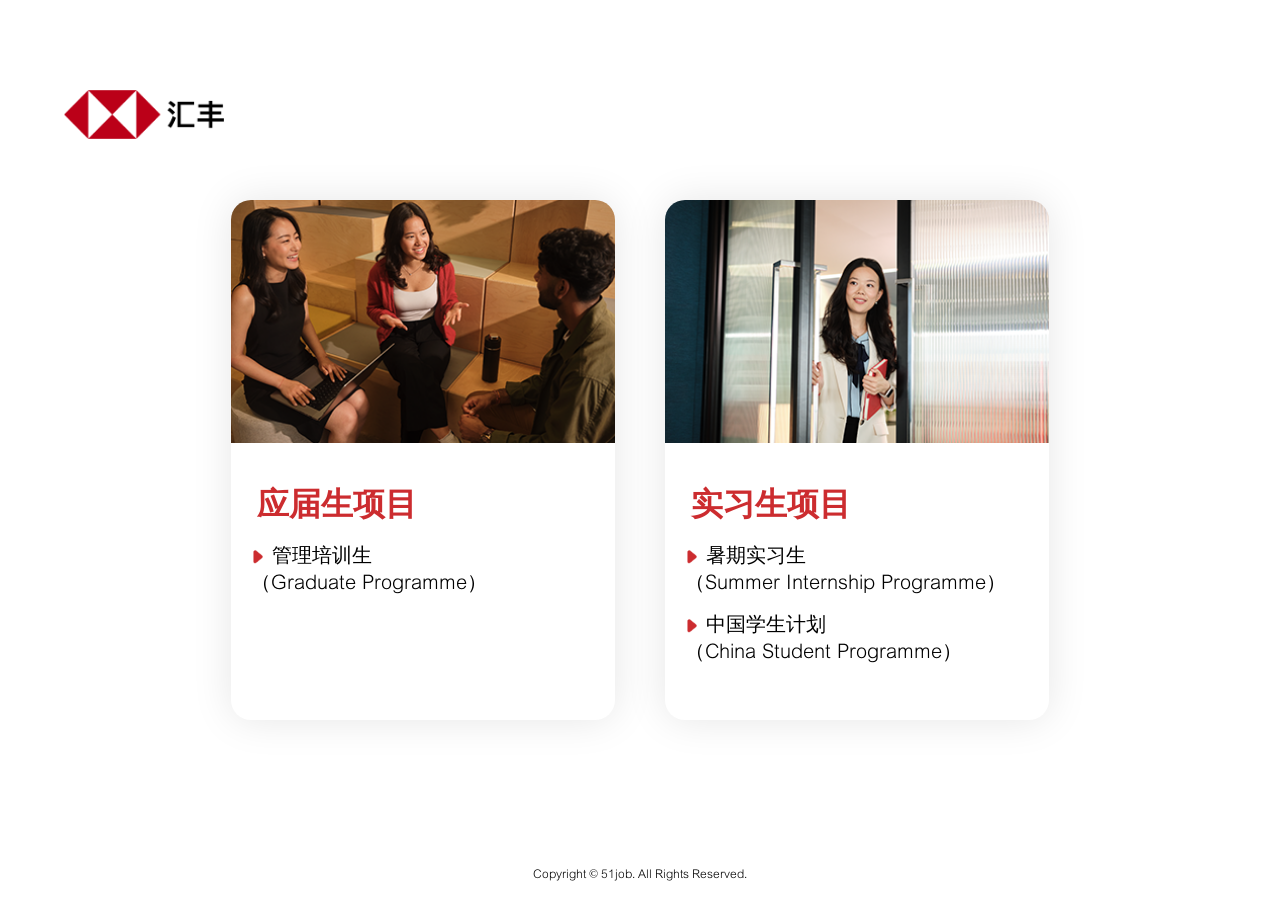
==== index.html @ f77f13ed "初始化" ====
<!DOCTYPE html>
<html lang="en">
  <head>
    <!-- JSl70ee6Jeu8oxGMrnHo3wvqVj9bJJhqny8ovd8jeAdW8zS6lGyMfg4YvP5ZGYLPdS2XzC8arn1nfU9tlh5NT6Po3hvJfE0NNgPdnr4VinI= -->
    <!-- 是否使用数据接口：否 -->
    <meta charset="UTF-8" />
    <meta name="viewport" content="width=device-width, initial-scale=1.0" />
    <meta http-equiv="X-UA-Compatible" content="ie=edge" />
    <meta http-equiv="Content-Type" content="text/html; charset=utf-8" />
    <meta name="viewport" content="width=device-width,initial-scale=1" />
    <title>汇丰银行2026校园招聘</title>
    <meta
      content="汇丰银行2026校园招聘，前程无忧为您提供最新招聘职位，校园招聘信息，面试技巧等。帮助您顺利踏入汇丰银行2026校园的大门，开启一段崭新的职业生涯。"
      name="description"
    />
    <meta
      content="汇丰银行2026校园招聘,汇丰银行2026校园招聘信息,汇丰银行2026校园招聘"
      name="keywords"
    />
    <meta http-equiv="expires" content="0" />
    <meta http-equiv="pragma" content="no-cache" />
    <meta http-equiv="cache-control" content="no-cache" />
    <meta name="format-detection" content="telephone=no" />
    <meta
      name="viewport"
      content="width=device-width,initial-scale=1,minimum-scale=1,maximum-scale=1,user-scalable=no"
    />
    <meta name="viewport" content="width=1280" />
    <meta name="robots" content="all" />
    <meta http-equiv="cache-control" content="no-siteapp" />
    <meta name="render" content="webkit|ie-comp|ie-stand" />
    <link rel="stylesheet" href="./css/reset.min.css" />
    <!-- <link rel="stylesheet" href="./css/style.css"> -->
    <!-- <script src="https://campus.51job.com/51job-ideal-cdn/ienv/2022d1d1d5/ienv.min.js"></script>
  <script src="https://campus.51job.com/51job-ideal-cdn/jquery/2022d1d12d4/jquery.min.js"></script> -->
    <script type="text/javascript">
      if (/(iPhone|iPad|iPod|iOS|Android)/i.test(navigator.userAgent)) {
        window.location.href = "./m/index.html";
      } else {
      }
    </script>
    <!-- 51统计 -->
    <link rel="stylesheet" type="text/css" href="css/reset.min.css" />
    <script>
      var sId = "2bcb8d4c5956c9aa0345824df34c0d81";
      show = document.createElement("script");
      show.src = "//analysis.51job.com/show.js?" + sId;
      var headElement = document.getElementsByTagName("head")[0];
      headElement.appendChild(show);
    </script>

    <style type="text/css">
      body {
        font-family: "light";
      }
      /*版权*/
      .copyright {
        position: absolute;
        bottom: 0;
        width: 100%;
        text-align: center;
        height: 50px;
        line-height: 50px;
        color: #000;
        font-size: 12px;
        z-index: 20;
      }

      #demo1 {
        height: 100vh;
        width: 100%;
        position: relative;
        /* background: url(images/zsj.png) no-repeat top left/100% 100%; */
        background: #ffffff;
      }
      .s1-content {
        height: calc(100% - 160px); /* 设置容器高度为 100% */
        display: flex;
        flex-direction: column;
        justify-content: center; /* 水平居中 */
        align-items: center; /* 垂直居中 */
      }
      .navbox {
        display: flex;
        justify-content: center; /* 水平居中 */
        align-items: center; /* 垂直居中 */
        cursor: pointer;
      }
      .navbox .l,
      .navbox .r,
      .navbox .c {
        width: 384px;
        height: 520px;
        background-color: #ffffff;
        box-shadow: 0px 0px 40px 0px rgba(0, 0, 0, 0.1);
        border-radius: 20px;
        margin-top: 180px;
      }
      .navbox .l img,
      .navbox .r img,
      .navbox .c img {
        width: 100%;
        border-radius: 20px 20px 0px 0px;
      }
      .navbox .l {
        margin-right: 50px;
      }
      .navbox p {
        padding-left: 20px;
        padding-bottom: 15px;
        box-sizing: border-box;
        font-size: 20px;
      }
      .navbox h2 {
        font-size: 32px;
        color: #cc2c2f;
        padding: 36px 0px 15px 26px;
        box-sizing: border-box;
      }
      @media (max-width: 1200px) {
        .navbox .l,
        .navbox .r,
        .navbox .c {
          flex: 1;
          width: auto;
          height: 520px;
          background-color: #ffffff;
          box-shadow: 0px 0px 40px 0px rgba(0, 0, 0, 0.1);
          border-radius: 20px;
          margin-top: 180px;
        }
      }
      .logo {
        position: absolute;
        top: 10%;
        left: 5%;
        box-sizing: border-box;
        width: 160px;
        height: 49px;
      }
      .sjx {
        width: 15px !important;
        height: 15px !important;
        vertical-align: middle;
        /* margin-right: 15px; */
      }
      .navbox a {
        color: #000;
      }

      @font-face {
        font-family: light;
        src: url("../font/light.woff") format("truetype");
      }
    </style>
  </head>

  <body>
    <!-- <div class="ent">
    <a href="about.html"><img src="images/ent.png"></a>
  </div> -->
    <div id="demo1">
      <div class="s1-content">
        <img class="logo" alt="logo" src="images/logo.png" />
        <div class="navbox">
          <div class="l">
            <img alt="logo" src="images/pic10.png" />
            <h2>应届生项目</h2>
            <a href="about1.html">
              <p>
                <img class="sjx" src="images/sjx.png" />
                管理培训生<br />（Graduate Programme）
              </p>
            </a>
            <!-- <a href="about2.html">
            <p>
              <img class="sjx" src="images/sjx.png" />
              未来领袖计划<br>（Supernova Programme）
             </p>
          </a> -->
          </div>
          <div class="c">
            <img alt="logo" src="images/pic9.png" />
            <h2>实习生项目</h2>
            <a href="sip.html">
              <p>
                <img class="sjx" src="images/sjx.png" />
                暑期实习生<br />
                （Summer Internship Programme）
              </p>
            </a>
            <a href="csp.html">
              <p>
                <img class="sjx" src="images/sjx.png" />
                <span>
                  中国学生计划<br />
                  （China Student Programme）
                </span>
              </p>
            </a>
          </div>
          <!-- <div class="r">
          <img alt="logo" src="images/pic3.jpg" />
          <h2>
            汇聚英才·成就未来
          </h2>
          <a target="_blank" href="https://campus.51job.com/competition">
           <p>
            <img class="sjx" src="images/sjx.png" />
            <span>
              汇丰中国未来商业领袖挑战赛
            </span>
           </p>
          </a>
        </div> -->
        </div>
      </div>
      <!-- <img class="slogan" alt="logo" src="images/slogan.png" /> -->
    </div>
    <div class="copyright">
      <p>
        Copyright © 51job. All Rights Reserved.
        <!-- <img src="images/hand.png" />未经51job.com同意，不得转载本网站之所有招聘信息及作品；无忧工作网版权所有&copy;1999-
      <script>
        document.write((new Date()).getFullYear())
      </script> -->
      </p>
    </div>
  </body>
</html>
---- css/style.css ----
/*页面总宽度*/
#wrap{
    width: 100%;
    min-width: 1280px;
    margin: 0 auto;
}

/*主体内容宽度*/
.inner{
    width: 1200px;
    margin: 0 auto;
}

/*头部区域*/
.header{
    position: relative;
}
.top{
    position: fixed;
    z-index: 9;
    top: 0;
    width: 100%;
    background-color: rgba(0, 0, 0, 0.2);
}
.top .inner{
    width: 85%;
    height:72px;
    display: flex;
    align-items: center;
    justify-content: space-between;

}
.top .logo{
    float: left;
    cursor: pointer;
}
.top .logo img{
    /* width: 50%; */
}
.top .nav1{
    display: flex;
    justify-content: space-between;
    /* flex-wrap: wrap; */
    /* float: right; */
}
.top .nav1 li{
    /* float: left; */
    position: relative;
    width: 200px;

}
.top .nav1 li a{
    display: block;
    /* padding: 0px 30px; */
    /* padding: 0 36px; */
    height: 40px;
    line-height: 40px;
    font-size: 16px;
    color: #e0e0e0;
    text-align: center;
    transition: all .3s;
}
.top .nav1 li:last-child a{
    padding: 0 !important;
}
.top .nav1 li a.on, .top .nav1 li a:hover{
    /* background: #888; */
    color: #fff;
}
.top .nav1 li>a:hover::after,
.top .nav1 li>a.on:after {
    content: "";
    position: absolute;
    left: 50%;
    transform: translateX(-50%);
    bottom: -2px;
    width:60px;
    height: 3px;
    background-color: #ffffff;
}

.top2 {
    display: none;
    background-color: #fff;
}
.top .nav4 li a{
    display: block;
    width: 200px;
    /* padding: 0px 50px; */
    /* padding: 0 36px; */
    height: 40px;
    line-height: 40px;
    font-size: 16px;
    color: darkgray;
    text-align: center;
    transition: all .3s;
}
.top .nav1 li:nth-child(1) a{
    color: #fff;
}
.top .nav4 li:nth-child(1) a{
    color: #cc2c2f;
}
.top .nav4 li>a.on,.top .nav4 li>a:hover{
    color:  rgb(204, 44, 47);
}
.top .nav4 li>a:hover::after,
.top .nav4 li>a.on:after {
    background-color: rgb(204, 44, 47);
}

.top .nav3box{
    position: relative;
}
.top .nav3{
    width: 100%;
    color: #cc2c2f !important;
    background-color: #fff !important;
    position: absolute;
    text-align: center;
    min-height: 100px;
    top: 40px;
    border-radius: 8px;
    display: flex;
    align-items: center;
    justify-content: space-between;
    flex-direction: column;
    padding: 5px;
    box-sizing: border-box;
    font-size: 14px;
    display: none;
}
.top .nav3 div a{
    color: #cc2c2f !important;
    font-size: 14px;
}
.top .nav3 div{
    cursor: pointer;
    flex: 1;
    display: flex;
    align-items: center;
    justify-content: center;
    width: 100%;
}
.top .nav3 div:hover{
    border-radius: 8px;

    background-color: #cc2c2f;
}
.top .nav3 div a:hover{
    color: #fff !important;
}
.top .nav1 .nav3box:hover .nav3{
    display: flex;
    flex-direction: column;
}
/*banner*/
.banner img{
    width: 100%;
    vertical-align: bottom;
}

/*main*/
.main{
    background-color: #f2f2f2;
    position: relative;
    padding: 50px 0px;
    /* margin-top: 40px; */
}

/*title*/
.title{

}
.title h1{
    height: 36px;
    line-height: 36px;
    font-size: 18px;
    color: #fff;
    text-align: center;
}

/*contain*/
.container{
    margin-top: 24px;
}
.dsn{
    display: none;
}
.pjz{
    text-align: center;
}

/*content*/
.content{
    width: 1200px;
    min-height: 200px;
    font-size: 18px;
    background:#fff;
    border-radius: 12px;
    padding: 50px 20px;
    box-sizing: border-box;
    margin-bottom: 0.5rem;

}

.block {
    height:300px;
    background: #f47937;
    margin-bottom: 20px;
}


/*版权*/
.copyright{
    margin:0px auto 0;
    width:100%;
    height:50px;
    line-height:50px;
    text-align:center;
    color:#fff;
    font-size:12px;
    background: #cc2c2f;
}
.copyright img{
    vertical-align: text-bottom;
}

/*回到顶部*/
#goToTop { 
    position: fixed; right: 110px; z-index: 9000; bottom: 50px; 
}
#goToTop a { 
    background: none repeat scroll 0 0 #ddd; 
    /* border: 1px solid #CCCCCC;  */
    border-radius: 3px; 
    -webkit-border-radius: 12px; 
    color: #FF9966; 
    font-size: 14px; 
    text-decoration: none; 
    text-shadow: 0 1px 0 #999; 
    -webkit-text-shadow: 0 1px 0 #999; }
#goToTop a{
    padding: 7px;
    display: inline-block;
    letter-spacing: 10px;
    text-align: center;
}
#goToTop a:hover{
    background: none repeat scroll 0 0 #cc2c2f;
}

/*地图*/
.map{
    width: 100%;
    margin: 0 auto;
    height: 500px;
}
.map .map-div {
    width: 100%;
    height: 100%;
    position: relative;
    z-index: 1;
}

/*网页分享*/
.bdsharebuttonbox{
    position: fixed;
    left: 10px;
    bottom: 15px;
}
html, body {
    height: 100%; /* 设置 body 高度为 100% */
    margin: 0; /* 去除 body 的默认 margin */
    font-family: 'light';
  }


.nav2{
    position: absolute;
    top: 50px;
    right: 20px;
    width: 200px;
    height: 142px;
    background-color: #fff;
    border-radius: 12px;
}

@media screen and (max-width: 1600px) {
    .nav2{
        right: 0px;
        width: 150px;
    }
}

.qqicon img:nth-child(2){
    display: none;
}
.nav2 a{
    color: rgb(51, 51, 51);
}
.nav2 ul{
    height: 100%;
    /* padding: 30px 0px; */
    box-sizing: border-box;
    display: flex;
    flex-direction: column;
    justify-content: space-between;
    align-items: center;
}
.nav2 ul li{
    display: flex;
    align-items: center;
    justify-content: center;
    width: 90%;
    flex: 1;
    text-align: center;

}
.nav2 ul li:nth-child(1){
    border-bottom: solid 1px #999;
}
.nav2 ul li img{
    margin-right: 10px;
    vertical-align: middle;
}
.nav2 ul li a{
    width: 100%;
    height: 80%;
    text-align: center;
    display: flex;
    align-items: center;
    justify-content: flex-start;
    padding-left: 20px;
}
.nav2 ul li a:hover{
    background-color: #cc2c2f;
    color: #fff;
}
.titlebox{
    text-align: center;
    line-height:80px;
    padding-bottom: 30px;
}
.titlebox h2{
    /* font-size: 34px; */
    font-size: 36px;
    color: rgb(204, 44, 47);
    font-family:'Heavy';
}
.wlbox .titlebox h2{
    font-size: 44px;
}
.wlbox .titlebox p{
    font-size: 36px;
}
.wlbox .videobox video{
    margin: 0 0px 20px;
}
.titlebox p{
    font-size: 24px;
    color: rgb(51, 51, 51);
}

.readybox .font32{
    font-size: 32px;
    color: rgb(51, 51, 51);
    margin-bottom: 30px;
}
.readybox p{
    font-size: 16px;
    color: rgb(51, 51, 51);
}

.font32{
    font-size: 32px !important;
    color: rgb(51, 51, 51);
    margin-bottom: 30px;
    font-weight: normal !important;
}

/* 分类box */
.qqym .flbox{
    flex-wrap: wrap;
}
.qqym .flbox .fl{
    flex: 0 0 49%;
    margin-bottom: 15px;
}
.bottom{
    width: 100%;
}
.bottom img{
    width: 100%;
    display: block;
}
.flbox{
    margin: 30px 0px;
    display: flex;
    justify-content: space-between;
}
.fl{
    flex: 1;
    background-color: #CC2C2F05;
    border-radius: 12px;
    min-height: 245px;
    margin-right: 5px;
    padding: 32px 12px 10px 0px;
    box-sizing: border-box;
}
.fl:last-child{
    margin-right: 0;
}
.fl .flbt{
    font-size: 20px;
    color: rgb(204, 44, 47);
    font-weight: bold;
    margin-bottom: 40px;
    padding-left: 22px;
}
.bm{
    height: 40px;
    line-height: 40px;
    display: flex;
    justify-content: space-between;
    align-items: center;
    padding-left: 22px;
    cursor: pointer;
    font-size: 16px;
}
.bm.on{
    color: #fff;
    border-radius: 8px;
    background-color: rgb(204, 44, 47);
}
.bm img{
    width: 36px;
    height: 20px;
    vertical-align: middle;
}
.jt2,.jt1{
    display: none;
}
.show{
    display: block;
}
.show2 span{
    line-height: 28px;
}

.jjbox p:nth-child(1),
.spbox p:nth-child(1){
    font-size: 26px;
    color: rgb(0, 0, 0);
    margin-bottom: 30px;
    font-weight: bold;
}
.jjbox p:nth-child(2),
.spbox p:nth-child(2){
    font-size: 16px;
    color: rgb(0, 0, 0);
    line-height: 35px;
    font-weight: normal;
}
.three-nav{
    margin: 50px 0px 0px;
    box-sizing: border-box;
    display: flex;
    justify-content: space-between;
    cursor: pointer;
}
.three-nav>div{
    flex: 1;
    font-size: 16px;
    height: 53px;
    text-align: center;
    line-height: 53px;
    border-radius: 16px 16px 0px 0px;
    background-color: rgba(0, 0, 0, 0.02);
}
.three-nav>div.on{
    color: #fff;
    background-color: #cc2c2f;
}
.three-content{
    font-size: 16px;
    padding: 29px 24px 32px 29px;
    transform-origin: 0% 0% 0px;
    margin-bottom: 39px;
    box-shadow: rgba(0, 0, 0, 0.04) 0px 0px 20px 0px;
    box-sizing: border-box;

    /* line-height: 30px; */
}
.three-content p{
    line-height: 28px;
    position: relative;
    padding-left: 15px;
}
.three-content p::after{
    content: "";
    position: absolute;
    left: 0%;
    top: 10px;
    width:7px;
    height: 7px;
    border-radius: 50%;
    background-color: #cc2c2f;
}
.videobox video{
    width: 100%;
    margin: 30px 0px;
    box-sizing: border-box;
}

.submit{
    margin: 50px auto;
    font-size: 24px;
    color: rgb(255, 255, 255);
    width: 242px;
    height: 80px;
    border-radius: 40px;
    cursor: pointer;
    text-align: center;
    line-height: 80px;
    font-weight: bold;
    background-color: rgb(204, 44, 47);
    box-shadow: rgba(204, 44, 47, 0.4) 0px 0px 30px 0px;
}
.submit2{
    transform: scale(.8);
}
.welcome {
    text-align: center;
    line-height: 38px;
    font-size: 16px;
}
.welcome a{
    color: #cc2c2f;
}

/* .xhcontent{
    min-height: 300px;
} */

.three-content{
    display: flex;
    flex-direction: column;
}

.three-content div{
    display: none;
}
.show2{
    display: flex !important;
    flex-direction: column;

}

.readmore{
    color: #cc2c2f;
    cursor: pointer;
}

/* 暑期实习生计划申请要求 */

.red{
    color: #cc2c2f;
}
.xb-title{
    line-height: 36px;
    font-size: 20px;
    color: rgb(204, 44, 47);
    font-weight: bold;
    margin-bottom: 15px;
    margin-top: 30px;
}
.plan-res p{
    line-height: 32px;
    font-size: 16px;
    color: rgb(51, 51, 51);
}
.othercity{
    text-decoration: underline;
}
.city-tips{
    width: 500px;
    padding: 30px;
    box-sizing: border-box;
    /* height: 80px; */
    background: url(../images/citytips.png) no-repeat top left/100% 100%;
    display: flex;
    align-items: center;
    justify-content: center;
    position: absolute;
    left: 350px;
    top: -30px;
}
.citysbox{
    position: relative;
    line-height: 32px;
    font-size: 16px;
    color: rgb(51, 51, 51);
    /* padding-bottom: 50px; */
}
.city-tips {
    display: none;
}
.city-tips p{

    line-height: 20px;
}
.city-tips p::after{
    content: '';
    display: none;
}
.city-tips img{
    float: left;
    width: 150px;
    height: 40px;
    margin-right: 20px;
}
.citybox{
    display: flex;
}

.cirbox p{
    position: relative;
    padding-left: 30px;
    box-sizing: border-box;
    font-size: 16px;
}
.cirbox p::after{
    content: "";
    position: absolute;
    left: 0%;
    top: 12px;
    width:7px;
    height: 7px;
    border-radius: 50%;
    background-color: #cc2c2f;
}

.planbox{
    margin-top: 50px;
}

.twocity{
    width: 50%;
    margin: 0 auto;
    display: flex;
    align-items: center;
    justify-content: space-between;
}
.qqyq{
    margin-top: 50px;
}

/* 未来 */
.fulture p{
    font-size: 16px;
	line-height: 40px;
	color: #333333;
    text-align: justify;
}
.fulture .xbt{
    color: #cc2c2f;
    margin-top: 30px;
    font-size: 20px;
    font-family: 'Heavy';
    font-weight: bold;
}

/* 培养 */
.pyms{
    margin-top: 50px;
    min-height: 100px;
}
.py{
    background-color: #cc2c2f;
    color: #fff;
    width: 100%;
    height: 64px;
    margin: 20px auto;
    text-align: center;
    line-height: 64px;
    font-size: 24px;
    font-weight: bold;

}
.pyms p{
    font-size: 16px;
	line-height: 30px;
	color: #333333;
    text-align: justify;
    padding: 20px 0px;
    box-sizing: border-box;
}
.xb-l{
    font-size: 24px;
	line-height: 24px;
	letter-spacing: 0px;
	color: #333333;
    padding: 40px 0px 20px;
    box-sizing: border-box;
    font-weight: bold;
}
.iconlist a:last-child{
    margin: 0;
}
.doit{
    min-height: 50px;
    padding: 30px 20px;
    box-sizing: border-box;
}
.doit .cirbox p{
    line-height: 32px;
}
/* .doit .cirbox p::after{
    top: 12px !important;
} */

.picbox img{
    display: block;
    margin: 0 auto;
}

/* 学生计划 */
.studentplan{
    min-height: 200px;
    margin-bottom: 50px;
}
.studentplan p{
    text-indent: 2em;
    line-height: 32px;
    font-size: 16px;
    color: rgb(51, 51, 51);
}
.student-plan .xb-l{
    font-size: 22px;
}

.twopart-img{
    display: flex;
    justify-content: space-between;
}

/* .twopart-img .l{
    width: 500px;
} */
.iconlist{
    display: flex;
    box-sizing: border-box;
    margin: 30px 0px;

}
.iconlist a{
    color: rgb(51, 51, 51);
    height: 160px;
    background-color: #fff;
    flex: 1;
    text-align: center;
    margin-right: 10px;
    display: flex;
    align-items: center;
    flex-direction: column;
    justify-content: center;
    border-radius: 12px;
    /* margin: 0px 20px; */
    cursor: pointer;

}
.icon-box{
    width: 100%;
    height: 100%;
}
.icon-box p{
    line-height: 25px;
}
.imgbox img{
    width: 70px;
    height: 70px;
    margin: 0 auto;
    margin-bottom: 10px;
    margin-top: 20px;
}
.imgbox img:nth-child(2){
    display: none;
}

.icon-box:hover{
    background-color: #cc2c2f;
    color: #fff;
    border-radius: 12px;
}

.iconlist a:nth-child(4) .imgbox img{
    height: 55px;
    margin-bottom: 25px;
}
.qa{
    margin-bottom: 40px;
}
.qa .bt{
    font-size: 20px;
    color: rgb(204, 44, 47);
    font-weight: bold;
}
.qa p{
    padding-left: 40px;
    line-height: 32px;
    font-size: 16px;
    color: rgb(51, 51, 51);
    position: relative;
    text-align: justify;
}
.qa .bt{
    position: relative;
    margin-bottom: 15px;
}

.qa .bt:after {
    content: "";
    background: url(../images/qa/q.png) no-repeat top left/100% 100%;
    position: absolute;
    left: 10px;
    transform: translateX(-50%);
    top: 0px;
    width:28px;
    height:28px;
    background-color: #ffffff;
}
.qa p:after {
    content: "";
    background: url(../images/qa/a.png) no-repeat top left/100% 100%;
    position: absolute;
    left: 10px;
    transform: translateX(-50%);
    top: 0px;
    width:28px;
    height:28px;
    background-color: #ffffff;
}
.qa-box .picbox{
    width: 100%;
}
.qa-box .picbox img{
    width: 100%;
    margin: 20px auto 20px 20px;
    box-sizing: border-box;
    display: block;
    
}
.qa a{
    cursor: pointer;
    text-decoration: underline;
}

.dj:after {
    content: "";
    background: none !important;

}

.dj .jt{
    width: 30px;
    height: 30px;
    margin-left: 50px;
    vertical-align: middle;
}
.tz{
    margin-top: 50px;
    margin-bottom: 20px;
}
.tz a,.tz2 a{
    text-decoration: none;
    color: rgb(51, 51, 51);
}

.ewm{
    text-align: center;
    margin: 0 auto;
    font-size: 24px;
    color: rgb(204, 44, 47);
    margin-top: 50px;
    margin-bottom: 40px;
}
.ewm .picbox img{
    display: block !important;
    margin: 40px auto !important;
}

@font-face {
    font-family: light;
    src: url('../font/light.woff') format('truetype');
}

@font-face {
    font-family: Bold;
    src: url('../font/Bold.woff') format('truetype');
}
@font-face {
    font-family: Heavy;
    src: url('../font/Heavy.woff') format('truetype');
}
@font-face {
    font-family: Medium;
    src: url('../font/Medium.woff') format('truetype');
}
.marginT{
    margin-top: 50px;
}
.willbox{
    display: flex;
    justify-content: space-between;
    align-items: center;
}
.willbox .l{
    width: 62%;
    min-width: 62%;
    max-width: 62%;
    min-height: fit-content;
    max-height: fit-content;
    height: fit-content;
    flex: 0 0 auto;
    overflow: visible;
    position: relative;
    z-index: 1;
    flex-direction: row;
    border-radius: 8px;
    cursor: inherit;
    background-color: rgb(255, 255, 255);
    padding-top: 54px;
    padding-left: 34px;
    transform-origin: 0% 0% 0px;
    box-shadow: rgba(0, 0, 0, 0.02) 0px 0px 20px 0px;
    display: flex;
    flex-wrap: wrap;
} 
.willbox .l div{
    flex: 0 0 50%;
    line-height: 32px;
    font-size: 16px;
    margin-bottom: 54px;
    position: relative;
    padding-left: 27px;
    box-sizing: border-box;
    display: flex;
    align-items: center;
}
.willbox .l div::after{
    display: block;
    content: "";
    position: absolute;
    width: 8px;
    min-width: 8px;
    max-width: 8px;
    min-height: 60px;
    max-height: 60px;
    height: 60px;
    border-radius: 0.533vw;
    left: 0;
    top: 50%;
    transform: translateY(-50%);
    background-color: #cc2c2f;
}
.willbox .l div p{
    width: 70%;
}
.willbox .r{
    flex: 1;
}
.willbox .r img{
    display: block;
    /* width: 100%;
    height: 100%; */
    /* width: 100%; */
    margin-left: -180px;
}
.plansbox{
    display: flex;
    align-items: center;
    justify-content: space-between;
    width: 100%;
}
.plansbox .r{
    width: 48%;
    min-width: 48%;
    max-width: 48%;
    min-height: fit-content;
    max-height: fit-content;
    height: fit-content;
    flex: 0 0 auto;
    overflow: visible;
    position: relative;
    flex-direction: column;
    border-radius: 8px;
    cursor: inherit;
    background-color: rgb(255, 255, 255);
    padding: 40px 34px 1px;
    box-sizing: border-box;
    transform-origin: 0% 0% 0px;
    box-shadow: rgba(0, 0, 0, 0.02) 0px 0px 20px 0px;
}
.plansbox .l{
    vertical-align: top;
    font-size: 0px;
    flex-shrink: 0;
    position: relative;
    cursor: inherit;
    transform-origin: 0% 0% 0px;
    width: 49%;
    height: 100%;
    box-sizing: border-box;
}
.plansbox .l img{
    width: 100%;
    height: 100%;
}

.plansbox .r .line{
    display: flex;
    margin-bottom: 36px;
    padding-bottom: 10px;
    border-bottom: 2px solid rgba(0, 0, 0, 0.04);
}
.plansbox .r .line:last-child{
    border: none;
}
.plansbox .planicon{
    width: 90px;
    height: 90px;
    margin-right: 31px;
    margin-bottom: 20px;
}
.plansbox .plist{
    padding-top: 8px;
}
.plansbox .plist h2{
    margin-bottom: 20px;
    font-size: 24px;
    color: rgb(204, 44, 47);
}
.plansbox .plist p{
    font-size: 18px;
    color: rgb(51, 51, 51);
}
.csbox{
    font-size: 16px;
    color: rgb(51, 51, 51);
    line-height: 30px;
    margin-bottom: 30px;
}
.csbox a{
    margin: 20px 0;
    display: block;
    text-align: center;
    color: #cc2c2f;
    font-weight: bold;
}
.ljcs .submit{
    width: 142px;
    height: 45px;
    border-radius: 40px;
    cursor: pointer;
    text-align: center;
    line-height: 45px;
    font-size: 16px;
}

.closeSubmit{
    background-color: #cccccc;
    color: #ffffff;
    box-shadow: none;
    cursor: not-allowed;
}
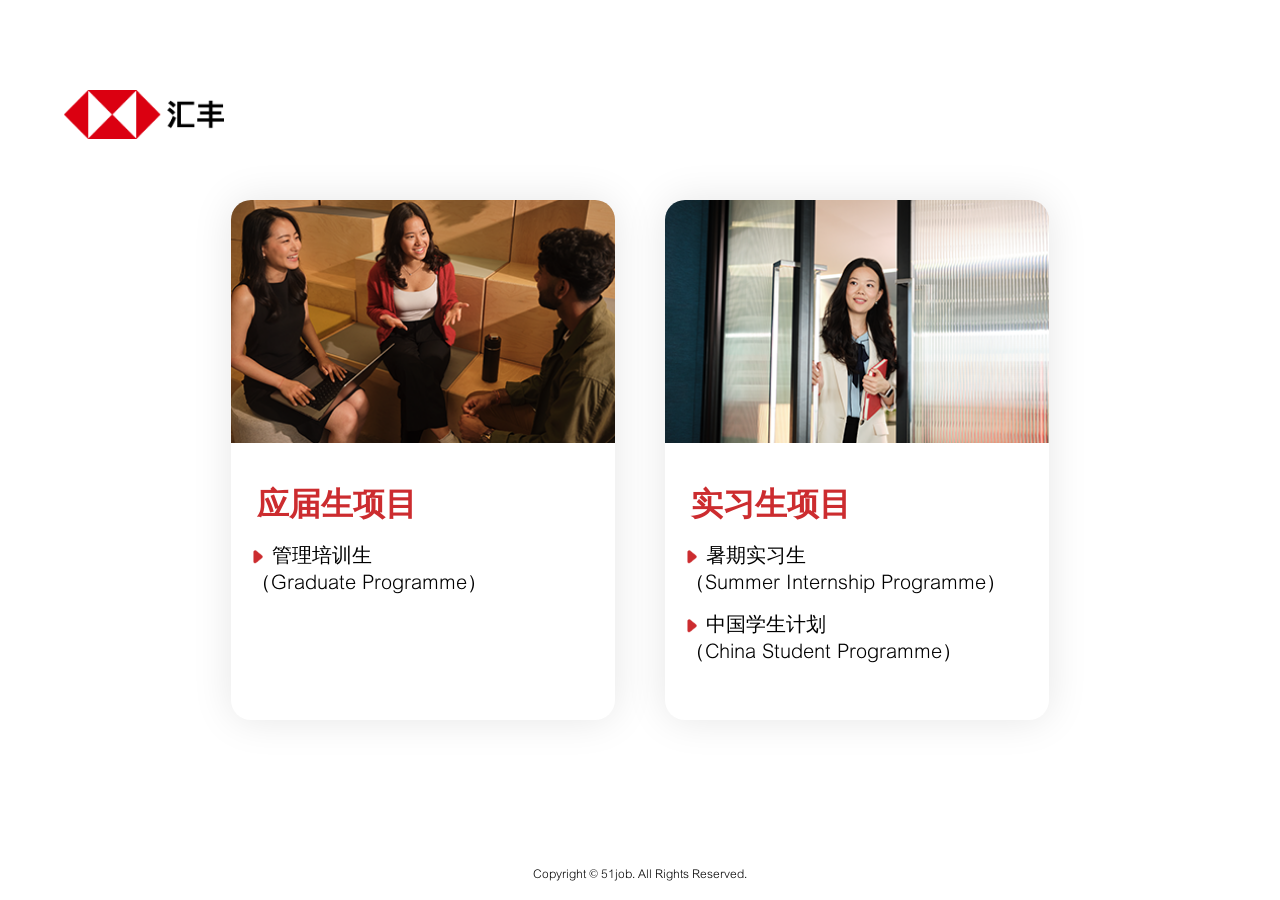
==== commit b08b9eeb: "第一次修改" ====
--- a/index.html
+++ b/index.html
@@ -1,4 +1,4 @@
-<!DOCTYPE html>
+<!doctype html>
 <html lang="en">
   <head>
     <!-- JSl70ee6Jeu8oxGMrnHo3wvqVj9bJJhqny8ovd8jeAdW8zS6lGyMfg4YvP5ZGYLPdS2XzC8arn1nfU9tlh5NT6Po3hvJfE0NNgPdnr4VinI= -->
@@ -8,13 +8,13 @@
     <meta http-equiv="X-UA-Compatible" content="ie=edge" />
     <meta http-equiv="Content-Type" content="text/html; charset=utf-8" />
     <meta name="viewport" content="width=device-width,initial-scale=1" />
-    <title>汇丰银行2026校园招聘</title>
+    <title>汇丰银行2027校园招聘</title>
     <meta
-      content="汇丰银行2026校园招聘，前程无忧为您提供最新招聘职位，校园招聘信息，面试技巧等。帮助您顺利踏入汇丰银行2026校园的大门，开启一段崭新的职业生涯。"
+      content="汇丰银行2027校园招聘，前程无忧为您提供最新招聘职位，校园招聘信息，面试技巧等。帮助您顺利踏入汇丰银行2027校园的大门，开启一段崭新的职业生涯。"
       name="description"
     />
     <meta
-      content="汇丰银行2026校园招聘,汇丰银行2026校园招聘信息,汇丰银行2026校园招聘"
+      content="汇丰银行2027校园招聘,汇丰银行2027校园招聘信息,汇丰银行2027校园招聘"
       name="keywords"
     />
     <meta http-equiv="expires" content="0" />
--- a/css/style.css
+++ b/css/style.css
@@ -1,1076 +1,1075 @@
 /*页面总宽度*/
-#wrap{
-    width: 100%;
-    min-width: 1280px;
-    margin: 0 auto;
+#wrap {
+  width: 100%;
+  min-width: 1280px;
+  margin: 0 auto;
 }
 
 /*主体内容宽度*/
-.inner{
-    width: 1200px;
-    margin: 0 auto;
+.inner {
+  width: 1200px;
+  margin: 0 auto;
 }
 
 /*头部区域*/
-.header{
-    position: relative;
-}
-.top{
-    position: fixed;
-    z-index: 9;
-    top: 0;
-    width: 100%;
-    background-color: rgba(0, 0, 0, 0.2);
-}
-.top .inner{
-    width: 85%;
-    height:72px;
-    display: flex;
-    align-items: center;
-    justify-content: space-between;
-
-}
-.top .logo{
-    float: left;
-    cursor: pointer;
-}
-.top .logo img{
-    /* width: 50%; */
-}
-.top .nav1{
-    display: flex;
-    justify-content: space-between;
-    /* flex-wrap: wrap; */
-    /* float: right; */
-}
-.top .nav1 li{
-    /* float: left; */
-    position: relative;
-    width: 200px;
-
-}
-.top .nav1 li a{
-    display: block;
-    /* padding: 0px 30px; */
-    /* padding: 0 36px; */
-    height: 40px;
-    line-height: 40px;
-    font-size: 16px;
-    color: #e0e0e0;
-    text-align: center;
-    transition: all .3s;
-}
-.top .nav1 li:last-child a{
-    padding: 0 !important;
-}
-.top .nav1 li a.on, .top .nav1 li a:hover{
-    /* background: #888; */
-    color: #fff;
-}
-.top .nav1 li>a:hover::after,
-.top .nav1 li>a.on:after {
-    content: "";
-    position: absolute;
-    left: 50%;
-    transform: translateX(-50%);
-    bottom: -2px;
-    width:60px;
-    height: 3px;
-    background-color: #ffffff;
+.header {
+  position: relative;
+}
+.top {
+  position: fixed;
+  z-index: 9;
+  top: 0;
+  width: 100%;
+  background-color: rgba(0, 0, 0, 0.2);
+}
+.top .inner {
+  width: 85%;
+  height: 72px;
+  display: flex;
+  align-items: center;
+  justify-content: space-between;
+}
+.top .logo {
+  float: left;
+  cursor: pointer;
+}
+.top .logo img {
+  /* width: 50%; */
+}
+.top .nav1 {
+  display: flex;
+  justify-content: space-between;
+  /* flex-wrap: wrap; */
+  /* float: right; */
+}
+.top .nav1 li {
+  /* float: left; */
+  position: relative;
+  width: 200px;
+}
+.top .nav1 li a {
+  display: block;
+  /* padding: 0px 30px; */
+  /* padding: 0 36px; */
+  height: 40px;
+  line-height: 40px;
+  font-size: 16px;
+  color: #e0e0e0;
+  text-align: center;
+  transition: all 0.3s;
+}
+.top .nav1 li:last-child a {
+  padding: 0 !important;
+}
+.top .nav1 li a.on,
+.top .nav1 li a:hover {
+  /* background: #888; */
+  color: #fff;
+}
+.top .nav1 li > a:hover::after,
+.top .nav1 li > a.on:after {
+  content: "";
+  position: absolute;
+  left: 50%;
+  transform: translateX(-50%);
+  bottom: -2px;
+  width: 60px;
+  height: 3px;
+  background-color: #ffffff;
 }
 
 .top2 {
-    display: none;
-    background-color: #fff;
-}
-.top .nav4 li a{
-    display: block;
-    width: 200px;
-    /* padding: 0px 50px; */
-    /* padding: 0 36px; */
-    height: 40px;
-    line-height: 40px;
-    font-size: 16px;
-    color: darkgray;
-    text-align: center;
-    transition: all .3s;
-}
-.top .nav1 li:nth-child(1) a{
-    color: #fff;
-}
-.top .nav4 li:nth-child(1) a{
-    color: #cc2c2f;
-}
-.top .nav4 li>a.on,.top .nav4 li>a:hover{
-    color:  rgb(204, 44, 47);
-}
-.top .nav4 li>a:hover::after,
-.top .nav4 li>a.on:after {
-    background-color: rgb(204, 44, 47);
-}
-
-.top .nav3box{
-    position: relative;
-}
-.top .nav3{
-    width: 100%;
-    color: #cc2c2f !important;
-    background-color: #fff !important;
-    position: absolute;
-    text-align: center;
-    min-height: 100px;
-    top: 40px;
-    border-radius: 8px;
-    display: flex;
-    align-items: center;
-    justify-content: space-between;
-    flex-direction: column;
-    padding: 5px;
-    box-sizing: border-box;
-    font-size: 14px;
-    display: none;
-}
-.top .nav3 div a{
-    color: #cc2c2f !important;
-    font-size: 14px;
-}
-.top .nav3 div{
-    cursor: pointer;
-    flex: 1;
-    display: flex;
-    align-items: center;
-    justify-content: center;
-    width: 100%;
-}
-.top .nav3 div:hover{
-    border-radius: 8px;
-
-    background-color: #cc2c2f;
-}
-.top .nav3 div a:hover{
-    color: #fff !important;
-}
-.top .nav1 .nav3box:hover .nav3{
-    display: flex;
-    flex-direction: column;
+  display: none;
+  background-color: #fff;
+}
+.top .nav4 li a {
+  display: block;
+  width: 200px;
+  /* padding: 0px 50px; */
+  /* padding: 0 36px; */
+  height: 40px;
+  line-height: 40px;
+  font-size: 16px;
+  color: darkgray;
+  text-align: center;
+  transition: all 0.3s;
+}
+.top .nav1 li:nth-child(1) a {
+  color: #fff;
+}
+.top .nav4 li:nth-child(1) a {
+  color: #cc2c2f;
+}
+.top .nav4 li > a.on,
+.top .nav4 li > a:hover {
+  color: rgb(204, 44, 47);
+}
+.top .nav4 li > a:hover::after,
+.top .nav4 li > a.on:after {
+  background-color: rgb(204, 44, 47);
+}
+
+.top .nav3box {
+  position: relative;
+}
+.top .nav3 {
+  width: 100%;
+  color: #cc2c2f !important;
+  background-color: #fff !important;
+  position: absolute;
+  text-align: center;
+  min-height: 100px;
+  top: 40px;
+  border-radius: 8px;
+  display: flex;
+  align-items: center;
+  justify-content: space-between;
+  flex-direction: column;
+  padding: 5px;
+  box-sizing: border-box;
+  font-size: 14px;
+  display: none;
+}
+.top .nav3 div a {
+  color: #cc2c2f !important;
+  font-size: 14px;
+}
+.top .nav3 div {
+  cursor: pointer;
+  flex: 1;
+  display: flex;
+  align-items: center;
+  justify-content: center;
+  width: 100%;
+}
+.top .nav3 div:hover {
+  border-radius: 8px;
+
+  background-color: #cc2c2f;
+}
+.top .nav3 div a:hover {
+  color: #fff !important;
+}
+.top .nav1 .nav3box:hover .nav3 {
+  display: flex;
+  flex-direction: column;
 }
 /*banner*/
-.banner img{
-    width: 100%;
-    vertical-align: bottom;
+.banner img {
+  width: 100%;
+  vertical-align: bottom;
 }
 
 /*main*/
-.main{
-    background-color: #f2f2f2;
-    position: relative;
-    padding: 50px 0px;
-    /* margin-top: 40px; */
+.main {
+  background-color: #f2f2f2;
+  position: relative;
+  padding: 50px 0px;
+  /* margin-top: 40px; */
 }
 
 /*title*/
-.title{
-
-}
-.title h1{
-    height: 36px;
-    line-height: 36px;
-    font-size: 18px;
-    color: #fff;
-    text-align: center;
+.title {
+}
+.title h1 {
+  height: 36px;
+  line-height: 36px;
+  font-size: 18px;
+  color: #fff;
+  text-align: center;
 }
 
 /*contain*/
-.container{
-    margin-top: 24px;
-}
-.dsn{
-    display: none;
-}
-.pjz{
-    text-align: center;
+.container {
+  margin-top: 24px;
+}
+.dsn {
+  display: none;
+}
+.pjz {
+  text-align: center;
 }
 
 /*content*/
-.content{
-    width: 1200px;
-    min-height: 200px;
-    font-size: 18px;
-    background:#fff;
-    border-radius: 12px;
-    padding: 50px 20px;
-    box-sizing: border-box;
-    margin-bottom: 0.5rem;
-
+.content {
+  width: 1200px;
+  min-height: 200px;
+  font-size: 18px;
+  background: #fff;
+  border-radius: 12px;
+  padding: 50px 20px;
+  box-sizing: border-box;
+  margin-bottom: 0.5rem;
 }
 
 .block {
-    height:300px;
-    background: #f47937;
-    margin-bottom: 20px;
-}
-
+  height: 300px;
+  background: #f47937;
+  margin-bottom: 20px;
+}
 
 /*版权*/
-.copyright{
-    margin:0px auto 0;
-    width:100%;
-    height:50px;
-    line-height:50px;
-    text-align:center;
-    color:#fff;
-    font-size:12px;
-    background: #cc2c2f;
-}
-.copyright img{
-    vertical-align: text-bottom;
+.copyright {
+  margin: 0px auto 0;
+  width: 100%;
+  height: 50px;
+  line-height: 50px;
+  text-align: center;
+  color: #fff;
+  font-size: 12px;
+  background: #cc2c2f;
+}
+.copyright img {
+  vertical-align: text-bottom;
 }
 
 /*回到顶部*/
-#goToTop { 
-    position: fixed; right: 110px; z-index: 9000; bottom: 50px; 
-}
-#goToTop a { 
-    background: none repeat scroll 0 0 #ddd; 
-    /* border: 1px solid #CCCCCC;  */
-    border-radius: 3px; 
-    -webkit-border-radius: 12px; 
-    color: #FF9966; 
-    font-size: 14px; 
-    text-decoration: none; 
-    text-shadow: 0 1px 0 #999; 
-    -webkit-text-shadow: 0 1px 0 #999; }
-#goToTop a{
-    padding: 7px;
-    display: inline-block;
-    letter-spacing: 10px;
-    text-align: center;
-}
-#goToTop a:hover{
-    background: none repeat scroll 0 0 #cc2c2f;
+#goToTop {
+  position: fixed;
+  right: 110px;
+  z-index: 9000;
+  bottom: 50px;
+}
+#goToTop a {
+  background: none repeat scroll 0 0 #ddd;
+  /* border: 1px solid #CCCCCC;  */
+  border-radius: 3px;
+  -webkit-border-radius: 12px;
+  color: #ff9966;
+  font-size: 14px;
+  text-decoration: none;
+  text-shadow: 0 1px 0 #999;
+  -webkit-text-shadow: 0 1px 0 #999;
+}
+#goToTop a {
+  padding: 7px;
+  display: inline-block;
+  letter-spacing: 10px;
+  text-align: center;
+}
+#goToTop a:hover {
+  background: none repeat scroll 0 0 #cc2c2f;
 }
 
 /*地图*/
-.map{
-    width: 100%;
-    margin: 0 auto;
-    height: 500px;
+.map {
+  width: 100%;
+  margin: 0 auto;
+  height: 500px;
 }
 .map .map-div {
-    width: 100%;
-    height: 100%;
-    position: relative;
-    z-index: 1;
+  width: 100%;
+  height: 100%;
+  position: relative;
+  z-index: 1;
 }
 
 /*网页分享*/
-.bdsharebuttonbox{
-    position: fixed;
-    left: 10px;
-    bottom: 15px;
-}
-html, body {
-    height: 100%; /* 设置 body 高度为 100% */
-    margin: 0; /* 去除 body 的默认 margin */
-    font-family: 'light';
+.bdsharebuttonbox {
+  position: fixed;
+  left: 10px;
+  bottom: 15px;
+}
+html,
+body {
+  height: 100%; /* 设置 body 高度为 100% */
+  margin: 0; /* 去除 body 的默认 margin */
+  font-family: "light";
+}
+
+.nav2 {
+  position: absolute;
+  top: 50px;
+  right: 20px;
+  width: 200px;
+  height: 142px;
+  background-color: #fff;
+  border-radius: 12px;
+}
+
+@media screen and (max-width: 1600px) {
+  .nav2 {
+    right: 0px;
+    width: 150px;
   }
-
-
-.nav2{
-    position: absolute;
-    top: 50px;
-    right: 20px;
-    width: 200px;
-    height: 142px;
-    background-color: #fff;
-    border-radius: 12px;
-}
-
-@media screen and (max-width: 1600px) {
-    .nav2{
-        right: 0px;
-        width: 150px;
-    }
-}
-
-.qqicon img:nth-child(2){
-    display: none;
-}
-.nav2 a{
-    color: rgb(51, 51, 51);
-}
-.nav2 ul{
-    height: 100%;
-    /* padding: 30px 0px; */
-    box-sizing: border-box;
-    display: flex;
-    flex-direction: column;
-    justify-content: space-between;
-    align-items: center;
-}
-.nav2 ul li{
-    display: flex;
-    align-items: center;
-    justify-content: center;
-    width: 90%;
-    flex: 1;
-    text-align: center;
-
-}
-.nav2 ul li:nth-child(1){
-    border-bottom: solid 1px #999;
-}
-.nav2 ul li img{
-    margin-right: 10px;
-    vertical-align: middle;
-}
-.nav2 ul li a{
-    width: 100%;
-    height: 80%;
-    text-align: center;
-    display: flex;
-    align-items: center;
-    justify-content: flex-start;
-    padding-left: 20px;
-}
-.nav2 ul li a:hover{
-    background-color: #cc2c2f;
-    color: #fff;
-}
-.titlebox{
-    text-align: center;
-    line-height:80px;
-    padding-bottom: 30px;
-}
-.titlebox h2{
-    /* font-size: 34px; */
-    font-size: 36px;
-    color: rgb(204, 44, 47);
-    font-family:'Heavy';
-}
-.wlbox .titlebox h2{
-    font-size: 44px;
-}
-.wlbox .titlebox p{
-    font-size: 36px;
-}
-.wlbox .videobox video{
-    margin: 0 0px 20px;
-}
-.titlebox p{
-    font-size: 24px;
-    color: rgb(51, 51, 51);
-}
-
-.readybox .font32{
-    font-size: 32px;
-    color: rgb(51, 51, 51);
-    margin-bottom: 30px;
-}
-.readybox p{
-    font-size: 16px;
-    color: rgb(51, 51, 51);
-}
-
-.font32{
-    font-size: 32px !important;
-    color: rgb(51, 51, 51);
-    margin-bottom: 30px;
-    font-weight: normal !important;
+}
+
+.qqicon img:nth-child(2) {
+  display: none;
+}
+.nav2 a {
+  color: rgb(51, 51, 51);
+}
+.nav2 ul {
+  height: 100%;
+  /* padding: 30px 0px; */
+  box-sizing: border-box;
+  display: flex;
+  flex-direction: column;
+  justify-content: space-between;
+  align-items: center;
+}
+.nav2 ul li {
+  display: flex;
+  align-items: center;
+  justify-content: center;
+  width: 90%;
+  flex: 1;
+  text-align: center;
+}
+.nav2 ul li:nth-child(1) {
+  border-bottom: solid 1px #999;
+}
+.nav2 ul li img {
+  margin-right: 10px;
+  vertical-align: middle;
+}
+.nav2 ul li a {
+  width: 100%;
+  height: 80%;
+  text-align: center;
+  display: flex;
+  align-items: center;
+  justify-content: flex-start;
+  padding-left: 20px;
+}
+.nav2 ul li a:hover {
+  background-color: #cc2c2f;
+  color: #fff;
+}
+.titlebox {
+  text-align: center;
+  line-height: 80px;
+  padding-bottom: 30px;
+}
+.titlebox h2 {
+  /* font-size: 34px; */
+  font-size: 36px;
+  color: rgb(204, 44, 47);
+  font-family: "Heavy";
+}
+.wlbox .titlebox h2 {
+  font-size: 44px;
+}
+.wlbox .titlebox p {
+  font-size: 36px;
+}
+.wlbox .videobox video {
+  margin: 0 0px 20px;
+}
+.titlebox p {
+  font-size: 24px;
+  color: rgb(51, 51, 51);
+}
+
+.readybox .font32 {
+  font-size: 32px;
+  color: rgb(51, 51, 51);
+  margin-bottom: 30px;
+}
+.readybox p {
+  font-size: 16px;
+  color: rgb(51, 51, 51);
+}
+
+.font32 {
+  font-size: 32px !important;
+  color: rgb(51, 51, 51);
+  margin-bottom: 30px;
+  font-weight: normal !important;
 }
 
 /* 分类box */
-.qqym .flbox{
-    flex-wrap: wrap;
-}
-.qqym .flbox .fl{
-    flex: 0 0 49%;
-    margin-bottom: 15px;
-}
-.bottom{
-    width: 100%;
-}
-.bottom img{
-    width: 100%;
-    display: block;
-}
-.flbox{
-    margin: 30px 0px;
-    display: flex;
-    justify-content: space-between;
-}
-.fl{
-    flex: 1;
-    background-color: #CC2C2F05;
-    border-radius: 12px;
-    min-height: 245px;
-    margin-right: 5px;
-    padding: 32px 12px 10px 0px;
-    box-sizing: border-box;
-}
-.fl:last-child{
-    margin-right: 0;
-}
-.fl .flbt{
-    font-size: 20px;
-    color: rgb(204, 44, 47);
-    font-weight: bold;
-    margin-bottom: 40px;
-    padding-left: 22px;
-}
-.bm{
-    height: 40px;
-    line-height: 40px;
-    display: flex;
-    justify-content: space-between;
-    align-items: center;
-    padding-left: 22px;
-    cursor: pointer;
-    font-size: 16px;
-}
-.bm.on{
-    color: #fff;
-    border-radius: 8px;
-    background-color: rgb(204, 44, 47);
-}
-.bm img{
-    width: 36px;
-    height: 20px;
-    vertical-align: middle;
-}
-.jt2,.jt1{
-    display: none;
-}
-.show{
-    display: block;
-}
-.show2 span{
-    line-height: 28px;
+.qqym .flbox {
+  flex-wrap: wrap;
+}
+.qqym .flbox .fl {
+  flex: 0 0 49%;
+  margin-bottom: 15px;
+}
+.bottom {
+  width: 100%;
+}
+.bottom img {
+  width: 100%;
+  display: block;
+}
+.flbox {
+  margin: 30px 0px;
+  display: flex;
+  justify-content: space-between;
+}
+.fl {
+  flex: 1;
+  background-color: #cc2c2f05;
+  border-radius: 12px;
+  min-height: 245px;
+  margin-right: 5px;
+  padding: 32px 12px 10px 0px;
+  box-sizing: border-box;
+}
+.fl:last-child {
+  margin-right: 0;
+}
+.fl .flbt {
+  font-size: 20px;
+  color: rgb(204, 44, 47);
+  font-weight: bold;
+  margin-bottom: 40px;
+  padding-left: 22px;
+}
+.bm {
+  height: 40px;
+  line-height: 40px;
+  display: flex;
+  justify-content: space-between;
+  align-items: center;
+  padding-left: 22px;
+  cursor: pointer;
+  font-size: 16px;
+}
+.bm.on {
+  color: #fff;
+  border-radius: 8px;
+  background-color: rgb(204, 44, 47);
+}
+.bm img {
+  width: 36px;
+  height: 20px;
+  vertical-align: middle;
+}
+.jt2,
+.jt1 {
+  display: none;
+}
+.show {
+  display: block;
+}
+.show2 span {
+  line-height: 28px;
 }
 
 .jjbox p:nth-child(1),
-.spbox p:nth-child(1){
-    font-size: 26px;
-    color: rgb(0, 0, 0);
-    margin-bottom: 30px;
-    font-weight: bold;
+.spbox p:nth-child(1) {
+  font-size: 26px;
+  color: rgb(0, 0, 0);
+  margin-bottom: 30px;
+  font-weight: bold;
 }
 .jjbox p:nth-child(2),
-.spbox p:nth-child(2){
-    font-size: 16px;
-    color: rgb(0, 0, 0);
-    line-height: 35px;
-    font-weight: normal;
-}
-.three-nav{
-    margin: 50px 0px 0px;
-    box-sizing: border-box;
-    display: flex;
-    justify-content: space-between;
-    cursor: pointer;
-}
-.three-nav>div{
-    flex: 1;
-    font-size: 16px;
-    height: 53px;
-    text-align: center;
-    line-height: 53px;
-    border-radius: 16px 16px 0px 0px;
-    background-color: rgba(0, 0, 0, 0.02);
-}
-.three-nav>div.on{
-    color: #fff;
-    background-color: #cc2c2f;
-}
-.three-content{
-    font-size: 16px;
-    padding: 29px 24px 32px 29px;
-    transform-origin: 0% 0% 0px;
-    margin-bottom: 39px;
-    box-shadow: rgba(0, 0, 0, 0.04) 0px 0px 20px 0px;
-    box-sizing: border-box;
-
-    /* line-height: 30px; */
-}
-.three-content p{
-    line-height: 28px;
-    position: relative;
-    padding-left: 15px;
-}
-.three-content p::after{
-    content: "";
-    position: absolute;
-    left: 0%;
-    top: 10px;
-    width:7px;
-    height: 7px;
-    border-radius: 50%;
-    background-color: #cc2c2f;
-}
-.videobox video{
-    width: 100%;
-    margin: 30px 0px;
-    box-sizing: border-box;
-}
-
-.submit{
-    margin: 50px auto;
-    font-size: 24px;
-    color: rgb(255, 255, 255);
-    width: 242px;
-    height: 80px;
-    border-radius: 40px;
-    cursor: pointer;
-    text-align: center;
-    line-height: 80px;
-    font-weight: bold;
-    background-color: rgb(204, 44, 47);
-    box-shadow: rgba(204, 44, 47, 0.4) 0px 0px 30px 0px;
-}
-.submit2{
-    transform: scale(.8);
+.spbox p:nth-child(2) {
+  font-size: 16px;
+  color: rgb(0, 0, 0);
+  line-height: 35px;
+  font-weight: normal;
+}
+.three-nav {
+  margin: 50px 0px 0px;
+  box-sizing: border-box;
+  display: flex;
+  justify-content: space-between;
+  cursor: pointer;
+}
+.three-nav > div {
+  flex: 1;
+  font-size: 16px;
+  height: 53px;
+  text-align: center;
+  line-height: 53px;
+  border-radius: 16px 16px 0px 0px;
+  background-color: rgba(0, 0, 0, 0.02);
+}
+.three-nav > div.on {
+  color: #fff;
+  background-color: #cc2c2f;
+}
+.three-content {
+  font-size: 16px;
+  padding: 29px 24px 32px 29px;
+  transform-origin: 0% 0% 0px;
+  margin-bottom: 39px;
+  box-shadow: rgba(0, 0, 0, 0.04) 0px 0px 20px 0px;
+  box-sizing: border-box;
+
+  /* line-height: 30px; */
+}
+.three-content p {
+  line-height: 28px;
+  position: relative;
+  padding-left: 15px;
+}
+.three-content p::after {
+  content: "";
+  position: absolute;
+  left: 0%;
+  top: 10px;
+  width: 7px;
+  height: 7px;
+  border-radius: 50%;
+  background-color: #cc2c2f;
+}
+.videobox video {
+  width: 100%;
+  margin: 30px 0px;
+  box-sizing: border-box;
+}
+
+.submit {
+  margin: 50px auto;
+  font-size: 24px;
+  color: rgb(255, 255, 255);
+  width: 242px;
+  height: 80px;
+  border-radius: 40px;
+  cursor: pointer;
+  text-align: center;
+  line-height: 80px;
+  font-weight: bold;
+  background-color: rgb(204, 44, 47);
+  box-shadow: rgba(204, 44, 47, 0.4) 0px 0px 30px 0px;
+}
+.submit2 {
+  transform: scale(0.8);
 }
 .welcome {
-    text-align: center;
-    line-height: 38px;
-    font-size: 16px;
-}
-.welcome a{
-    color: #cc2c2f;
+  text-align: center;
+  line-height: 38px;
+  font-size: 16px;
+}
+.welcome a {
+  color: #cc2c2f;
 }
 
 /* .xhcontent{
     min-height: 300px;
 } */
 
-.three-content{
-    display: flex;
-    flex-direction: column;
-}
-
-.three-content div{
-    display: none;
-}
-.show2{
-    display: flex !important;
-    flex-direction: column;
-
-}
-
-.readmore{
-    color: #cc2c2f;
-    cursor: pointer;
+.three-content {
+  display: flex;
+  flex-direction: column;
+}
+
+.three-content div {
+  display: none;
+}
+.show2 {
+  display: flex !important;
+  flex-direction: column;
+}
+
+.readmore {
+  color: #cc2c2f;
+  cursor: pointer;
 }
 
 /* 暑期实习生计划申请要求 */
 
-.red{
-    color: #cc2c2f;
-}
-.xb-title{
-    line-height: 36px;
-    font-size: 20px;
-    color: rgb(204, 44, 47);
-    font-weight: bold;
-    margin-bottom: 15px;
-    margin-top: 30px;
-}
-.plan-res p{
-    line-height: 32px;
-    font-size: 16px;
-    color: rgb(51, 51, 51);
-}
-.othercity{
-    text-decoration: underline;
-}
-.city-tips{
-    width: 500px;
-    padding: 30px;
-    box-sizing: border-box;
-    /* height: 80px; */
-    background: url(../images/citytips.png) no-repeat top left/100% 100%;
-    display: flex;
-    align-items: center;
-    justify-content: center;
-    position: absolute;
-    left: 350px;
-    top: -30px;
-}
-.citysbox{
-    position: relative;
-    line-height: 32px;
-    font-size: 16px;
-    color: rgb(51, 51, 51);
-    /* padding-bottom: 50px; */
+.red {
+  color: #cc2c2f;
+}
+.xb-title {
+  line-height: 36px;
+  font-size: 20px;
+  color: rgb(204, 44, 47);
+  font-weight: bold;
+  margin-bottom: 15px;
+  margin-top: 30px;
+}
+.plan-res p {
+  line-height: 32px;
+  font-size: 16px;
+  color: rgb(51, 51, 51);
+}
+.othercity {
+  text-decoration: underline;
 }
 .city-tips {
-    display: none;
-}
-.city-tips p{
-
-    line-height: 20px;
-}
-.city-tips p::after{
-    content: '';
-    display: none;
-}
-.city-tips img{
-    float: left;
-    width: 150px;
-    height: 40px;
-    margin-right: 20px;
-}
-.citybox{
-    display: flex;
-}
-
-.cirbox p{
-    position: relative;
-    padding-left: 30px;
-    box-sizing: border-box;
-    font-size: 16px;
-}
-.cirbox p::after{
-    content: "";
-    position: absolute;
-    left: 0%;
-    top: 12px;
-    width:7px;
-    height: 7px;
-    border-radius: 50%;
-    background-color: #cc2c2f;
-}
-
-.planbox{
-    margin-top: 50px;
-}
-
-.twocity{
-    width: 50%;
-    margin: 0 auto;
-    display: flex;
-    align-items: center;
-    justify-content: space-between;
-}
-.qqyq{
-    margin-top: 50px;
+  width: 500px;
+  padding: 30px;
+  box-sizing: border-box;
+  /* height: 80px; */
+  background: url(../images/citytips.png) no-repeat top left/100% 100%;
+  display: flex;
+  align-items: center;
+  justify-content: center;
+  position: absolute;
+  left: 350px;
+  top: -30px;
+}
+.citysbox {
+  position: relative;
+  line-height: 32px;
+  font-size: 16px;
+  color: rgb(51, 51, 51);
+  /* padding-bottom: 50px; */
+}
+.city-tips {
+  display: none;
+}
+.city-tips p {
+  line-height: 20px;
+}
+.city-tips p::after {
+  content: "";
+  display: none;
+}
+.city-tips img {
+  float: left;
+  width: 150px;
+  height: 40px;
+  margin-right: 20px;
+}
+.citybox {
+  display: flex;
+}
+
+.cirbox p {
+  position: relative;
+  padding-left: 30px;
+  box-sizing: border-box;
+  font-size: 16px;
+}
+.cirbox p::after {
+  content: "";
+  position: absolute;
+  left: 0%;
+  top: 12px;
+  width: 7px;
+  height: 7px;
+  border-radius: 50%;
+  background-color: #cc2c2f;
+}
+
+.planbox {
+  margin-top: 50px;
+}
+
+.twocity {
+  width: 50%;
+  margin: 0 auto;
+  display: flex;
+  align-items: center;
+  justify-content: space-between;
+}
+.qqyq {
+  margin-top: 50px;
 }
 
 /* 未来 */
-.fulture p{
-    font-size: 16px;
-	line-height: 40px;
-	color: #333333;
-    text-align: justify;
-}
-.fulture .xbt{
-    color: #cc2c2f;
-    margin-top: 30px;
-    font-size: 20px;
-    font-family: 'Heavy';
-    font-weight: bold;
+.fulture p {
+  font-size: 16px;
+  line-height: 40px;
+  color: #333333;
+  text-align: justify;
+}
+.fulture .xbt {
+  color: #cc2c2f;
+  margin-top: 30px;
+  font-size: 20px;
+  font-family: "Heavy";
+  font-weight: bold;
 }
 
 /* 培养 */
-.pyms{
-    margin-top: 50px;
-    min-height: 100px;
-}
-.py{
-    background-color: #cc2c2f;
-    color: #fff;
-    width: 100%;
-    height: 64px;
-    margin: 20px auto;
-    text-align: center;
-    line-height: 64px;
-    font-size: 24px;
-    font-weight: bold;
-
-}
-.pyms p{
-    font-size: 16px;
-	line-height: 30px;
-	color: #333333;
-    text-align: justify;
-    padding: 20px 0px;
-    box-sizing: border-box;
-}
-.xb-l{
-    font-size: 24px;
-	line-height: 24px;
-	letter-spacing: 0px;
-	color: #333333;
-    padding: 40px 0px 20px;
-    box-sizing: border-box;
-    font-weight: bold;
-}
-.iconlist a:last-child{
-    margin: 0;
-}
-.doit{
-    min-height: 50px;
-    padding: 30px 20px;
-    box-sizing: border-box;
-}
-.doit .cirbox p{
-    line-height: 32px;
+.pyms {
+  margin-top: 50px;
+  min-height: 100px;
+}
+.py {
+  background-color: #cc2c2f;
+  color: #fff;
+  width: 100%;
+  height: 64px;
+  margin: 20px auto;
+  text-align: center;
+  line-height: 64px;
+  font-size: 24px;
+  font-weight: bold;
+}
+.pyms p {
+  font-size: 16px;
+  line-height: 30px;
+  color: #333333;
+  text-align: justify;
+  padding: 20px 0px;
+  box-sizing: border-box;
+}
+.xb-l {
+  font-size: 24px;
+  line-height: 24px;
+  letter-spacing: 0px;
+  color: #333333;
+  padding: 40px 0px 20px;
+  box-sizing: border-box;
+  font-weight: bold;
+}
+.iconlist a:last-child {
+  margin: 0;
+}
+.doit {
+  min-height: 50px;
+  padding: 30px 20px;
+  box-sizing: border-box;
+}
+.doit .cirbox p {
+  line-height: 32px;
 }
 /* .doit .cirbox p::after{
     top: 12px !important;
 } */
 
-.picbox img{
-    display: block;
-    margin: 0 auto;
+.picbox img {
+  display: block;
+  margin: 0 auto;
 }
 
 /* 学生计划 */
-.studentplan{
-    min-height: 200px;
-    margin-bottom: 50px;
-}
-.studentplan p{
-    text-indent: 2em;
-    line-height: 32px;
-    font-size: 16px;
-    color: rgb(51, 51, 51);
-}
-.student-plan .xb-l{
-    font-size: 22px;
-}
-
-.twopart-img{
-    display: flex;
-    justify-content: space-between;
+.studentplan {
+  min-height: 200px;
+  margin-bottom: 50px;
+}
+.studentplan p {
+  text-indent: 2em;
+  line-height: 32px;
+  font-size: 16px;
+  color: rgb(51, 51, 51);
+}
+.student-plan .xb-l {
+  font-size: 22px;
+}
+
+.twopart-img {
+  display: flex;
+  justify-content: space-between;
 }
 
 /* .twopart-img .l{
     width: 500px;
 } */
-.iconlist{
-    display: flex;
-    box-sizing: border-box;
-    margin: 30px 0px;
-
-}
-.iconlist a{
-    color: rgb(51, 51, 51);
-    height: 160px;
-    background-color: #fff;
-    flex: 1;
-    text-align: center;
-    margin-right: 10px;
-    display: flex;
-    align-items: center;
-    flex-direction: column;
-    justify-content: center;
-    border-radius: 12px;
-    /* margin: 0px 20px; */
-    cursor: pointer;
-
-}
-.icon-box{
-    width: 100%;
-    height: 100%;
-}
-.icon-box p{
-    line-height: 25px;
-}
-.imgbox img{
-    width: 70px;
-    height: 70px;
-    margin: 0 auto;
-    margin-bottom: 10px;
-    margin-top: 20px;
-}
-.imgbox img:nth-child(2){
-    display: none;
-}
-
-.icon-box:hover{
-    background-color: #cc2c2f;
-    color: #fff;
-    border-radius: 12px;
-}
-
-.iconlist a:nth-child(4) .imgbox img{
-    height: 55px;
-    margin-bottom: 25px;
-}
-.qa{
-    margin-bottom: 40px;
-}
-.qa .bt{
-    font-size: 20px;
-    color: rgb(204, 44, 47);
-    font-weight: bold;
-}
-.qa p{
-    padding-left: 40px;
-    line-height: 32px;
-    font-size: 16px;
-    color: rgb(51, 51, 51);
-    position: relative;
-    text-align: justify;
-}
-.qa .bt{
-    position: relative;
-    margin-bottom: 15px;
+.iconlist {
+  display: flex;
+  box-sizing: border-box;
+  margin: 30px 0px;
+}
+.iconlist a {
+  color: rgb(51, 51, 51);
+  height: 160px;
+  background-color: #fff;
+  flex: 1;
+  text-align: center;
+  margin-right: 10px;
+  display: flex;
+  align-items: center;
+  flex-direction: column;
+  justify-content: center;
+  border-radius: 12px;
+  /* margin: 0px 20px; */
+  cursor: pointer;
+}
+.icon-box {
+  width: 100%;
+  height: 100%;
+}
+.icon-box p {
+  line-height: 25px;
+}
+.imgbox img {
+  width: 70px;
+  height: 70px;
+  margin: 0 auto;
+  margin-bottom: 10px;
+  margin-top: 20px;
+}
+.imgbox img:nth-child(2) {
+  display: none;
+}
+
+.icon-box:hover {
+  background-color: #cc2c2f;
+  color: #fff;
+  border-radius: 12px;
+}
+
+.iconlist a:nth-child(4) .imgbox img {
+  height: 55px;
+  margin-bottom: 25px;
+}
+.qa {
+  margin-bottom: 40px;
+}
+.qa .bt {
+  font-size: 20px;
+  color: rgb(204, 44, 47);
+  font-weight: bold;
+}
+.qa p {
+  padding-left: 40px;
+  line-height: 32px;
+  font-size: 16px;
+  color: rgb(51, 51, 51);
+  position: relative;
+  text-align: justify;
+}
+.qa .bt {
+  position: relative;
+  margin-bottom: 15px;
 }
 
 .qa .bt:after {
-    content: "";
-    background: url(../images/qa/q.png) no-repeat top left/100% 100%;
-    position: absolute;
-    left: 10px;
-    transform: translateX(-50%);
-    top: 0px;
-    width:28px;
-    height:28px;
-    background-color: #ffffff;
+  content: "";
+  background: url(../images/qa/q.png) no-repeat top left/100% 100%;
+  position: absolute;
+  left: 10px;
+  transform: translateX(-50%);
+  top: 0px;
+  width: 28px;
+  height: 28px;
+  background-color: #ffffff;
 }
 .qa p:after {
-    content: "";
-    background: url(../images/qa/a.png) no-repeat top left/100% 100%;
-    position: absolute;
-    left: 10px;
-    transform: translateX(-50%);
-    top: 0px;
-    width:28px;
-    height:28px;
-    background-color: #ffffff;
-}
-.qa-box .picbox{
-    width: 100%;
-}
-.qa-box .picbox img{
-    width: 100%;
-    margin: 20px auto 20px 20px;
-    box-sizing: border-box;
-    display: block;
-    
-}
-.qa a{
-    cursor: pointer;
-    text-decoration: underline;
+  content: "";
+  background: url(../images/qa/a.png) no-repeat top left/100% 100%;
+  position: absolute;
+  left: 10px;
+  transform: translateX(-50%);
+  top: 0px;
+  width: 28px;
+  height: 28px;
+  background-color: #ffffff;
+}
+.qa-box .picbox {
+  width: 100%;
+}
+.qa-box .picbox img {
+  width: 100%;
+  margin: 20px auto 20px 20px;
+  box-sizing: border-box;
+  display: block;
+}
+.qa a {
+  cursor: pointer;
+  text-decoration: underline;
 }
 
 .dj:after {
-    content: "";
-    background: none !important;
-
-}
-
-.dj .jt{
-    width: 30px;
-    height: 30px;
-    margin-left: 50px;
-    vertical-align: middle;
-}
-.tz{
-    margin-top: 50px;
-    margin-bottom: 20px;
-}
-.tz a,.tz2 a{
-    text-decoration: none;
-    color: rgb(51, 51, 51);
-}
-
-.ewm{
-    text-align: center;
-    margin: 0 auto;
-    font-size: 24px;
-    color: rgb(204, 44, 47);
-    margin-top: 50px;
-    margin-bottom: 40px;
-}
-.ewm .picbox img{
-    display: block !important;
-    margin: 40px auto !important;
+  content: "";
+  background: none !important;
+}
+
+.dj .jt {
+  width: 30px;
+  height: 30px;
+  margin-left: 50px;
+  vertical-align: middle;
+}
+.tz {
+  margin-top: 50px;
+  margin-bottom: 20px;
+}
+.tz a,
+.tz2 a {
+  text-decoration: none;
+  color: rgb(51, 51, 51);
+}
+
+.ewm {
+  text-align: center;
+  margin: 0 auto;
+  font-size: 24px;
+  color: rgb(204, 44, 47);
+  margin-top: 50px;
+  margin-bottom: 40px;
+}
+.ewm .picbox img {
+  display: block !important;
+  margin: 40px auto !important;
 }
 
 @font-face {
-    font-family: light;
-    src: url('../font/light.woff') format('truetype');
+  font-family: light;
+  src: url("../font/light.woff") format("truetype");
 }
 
 @font-face {
-    font-family: Bold;
-    src: url('../font/Bold.woff') format('truetype');
+  font-family: Bold;
+  src: url("../font/Bold.woff") format("truetype");
 }
 @font-face {
-    font-family: Heavy;
-    src: url('../font/Heavy.woff') format('truetype');
+  font-family: Heavy;
+  src: url("../font/Heavy.woff") format("truetype");
 }
 @font-face {
-    font-family: Medium;
-    src: url('../font/Medium.woff') format('truetype');
-}
-.marginT{
-    margin-top: 50px;
-}
-.willbox{
-    display: flex;
-    justify-content: space-between;
-    align-items: center;
-}
-.willbox .l{
-    width: 62%;
-    min-width: 62%;
-    max-width: 62%;
-    min-height: fit-content;
-    max-height: fit-content;
-    height: fit-content;
-    flex: 0 0 auto;
-    overflow: visible;
-    position: relative;
-    z-index: 1;
-    flex-direction: row;
-    border-radius: 8px;
-    cursor: inherit;
-    background-color: rgb(255, 255, 255);
-    padding-top: 54px;
-    padding-left: 34px;
-    transform-origin: 0% 0% 0px;
-    box-shadow: rgba(0, 0, 0, 0.02) 0px 0px 20px 0px;
-    display: flex;
-    flex-wrap: wrap;
-} 
-.willbox .l div{
-    flex: 0 0 50%;
-    line-height: 32px;
-    font-size: 16px;
-    margin-bottom: 54px;
-    position: relative;
-    padding-left: 27px;
-    box-sizing: border-box;
-    display: flex;
-    align-items: center;
-}
-.willbox .l div::after{
-    display: block;
-    content: "";
-    position: absolute;
-    width: 8px;
-    min-width: 8px;
-    max-width: 8px;
-    min-height: 60px;
-    max-height: 60px;
-    height: 60px;
-    border-radius: 0.533vw;
-    left: 0;
-    top: 50%;
-    transform: translateY(-50%);
-    background-color: #cc2c2f;
-}
-.willbox .l div p{
-    width: 70%;
-}
-.willbox .r{
-    flex: 1;
-}
-.willbox .r img{
-    display: block;
-    /* width: 100%;
+  font-family: Medium;
+  src: url("../font/Medium.woff") format("truetype");
+}
+.marginT {
+  margin-top: 50px;
+}
+.willbox {
+  display: flex;
+  justify-content: space-between;
+  align-items: center;
+}
+.willbox .l {
+  width: 62%;
+  min-width: 62%;
+  max-width: 62%;
+  min-height: fit-content;
+  max-height: fit-content;
+  height: fit-content;
+  flex: 0 0 auto;
+  overflow: visible;
+  position: relative;
+  z-index: 1;
+  flex-direction: row;
+  border-radius: 8px;
+  cursor: inherit;
+  background-color: rgb(255, 255, 255);
+  padding-top: 54px;
+  padding-left: 34px;
+  transform-origin: 0% 0% 0px;
+  box-shadow: rgba(0, 0, 0, 0.02) 0px 0px 20px 0px;
+  display: flex;
+  flex-wrap: wrap;
+}
+.willbox .l div {
+  flex: 0 0 50%;
+  line-height: 32px;
+  font-size: 16px;
+  margin-bottom: 54px;
+  position: relative;
+  padding-left: 27px;
+  box-sizing: border-box;
+  display: flex;
+  align-items: center;
+}
+.willbox .l div::after {
+  display: block;
+  content: "";
+  position: absolute;
+  width: 8px;
+  min-width: 8px;
+  max-width: 8px;
+  min-height: 60px;
+  max-height: 60px;
+  height: 60px;
+  border-radius: 0.533vw;
+  left: 0;
+  top: 50%;
+  transform: translateY(-50%);
+  background-color: #cc2c2f;
+}
+.willbox .l div p {
+  width: 70%;
+}
+.willbox .r {
+  flex: 1;
+}
+.willbox .r img {
+  display: block;
+  /* width: 100%;
     height: 100%; */
-    /* width: 100%; */
-    margin-left: -180px;
-}
-.plansbox{
-    display: flex;
-    align-items: center;
-    justify-content: space-between;
-    width: 100%;
-}
-.plansbox .r{
-    width: 48%;
-    min-width: 48%;
-    max-width: 48%;
-    min-height: fit-content;
-    max-height: fit-content;
-    height: fit-content;
-    flex: 0 0 auto;
-    overflow: visible;
-    position: relative;
-    flex-direction: column;
-    border-radius: 8px;
-    cursor: inherit;
-    background-color: rgb(255, 255, 255);
-    padding: 40px 34px 1px;
-    box-sizing: border-box;
-    transform-origin: 0% 0% 0px;
-    box-shadow: rgba(0, 0, 0, 0.02) 0px 0px 20px 0px;
-}
-.plansbox .l{
-    vertical-align: top;
-    font-size: 0px;
-    flex-shrink: 0;
-    position: relative;
-    cursor: inherit;
-    transform-origin: 0% 0% 0px;
-    width: 49%;
-    height: 100%;
-    box-sizing: border-box;
-}
-.plansbox .l img{
-    width: 100%;
-    height: 100%;
-}
-
-.plansbox .r .line{
-    display: flex;
-    margin-bottom: 36px;
-    padding-bottom: 10px;
-    border-bottom: 2px solid rgba(0, 0, 0, 0.04);
-}
-.plansbox .r .line:last-child{
-    border: none;
-}
-.plansbox .planicon{
-    width: 90px;
-    height: 90px;
-    margin-right: 31px;
-    margin-bottom: 20px;
-}
-.plansbox .plist{
-    padding-top: 8px;
-}
-.plansbox .plist h2{
-    margin-bottom: 20px;
-    font-size: 24px;
-    color: rgb(204, 44, 47);
-}
-.plansbox .plist p{
-    font-size: 18px;
-    color: rgb(51, 51, 51);
-}
-.csbox{
-    font-size: 16px;
-    color: rgb(51, 51, 51);
-    line-height: 30px;
-    margin-bottom: 30px;
-}
-.csbox a{
-    margin: 20px 0;
-    display: block;
-    text-align: center;
-    color: #cc2c2f;
-    font-weight: bold;
-}
-.ljcs .submit{
-    width: 142px;
-    height: 45px;
-    border-radius: 40px;
-    cursor: pointer;
-    text-align: center;
-    line-height: 45px;
-    font-size: 16px;
-}
-
-.closeSubmit{
-    background-color: #cccccc;
-    color: #ffffff;
-    box-shadow: none;
-    cursor: not-allowed;
-}
+  /* width: 100%; */
+  margin-left: -180px;
+}
+.plansbox {
+  display: flex;
+  align-items: center;
+  justify-content: space-between;
+  width: 100%;
+}
+.plansbox .r {
+  width: 48%;
+  min-width: 48%;
+  max-width: 48%;
+  min-height: fit-content;
+  max-height: fit-content;
+  height: fit-content;
+  flex: 0 0 auto;
+  overflow: visible;
+  position: relative;
+  flex-direction: column;
+  border-radius: 8px;
+  cursor: inherit;
+  background-color: rgb(255, 255, 255);
+  padding: 40px 34px 1px;
+  box-sizing: border-box;
+  transform-origin: 0% 0% 0px;
+  box-shadow: rgba(0, 0, 0, 0.02) 0px 0px 20px 0px;
+}
+.plansbox .l {
+  vertical-align: top;
+  font-size: 0px;
+  flex-shrink: 0;
+  position: relative;
+  cursor: inherit;
+  transform-origin: 0% 0% 0px;
+  width: 49%;
+  height: 100%;
+  box-sizing: border-box;
+}
+.plansbox .l img {
+  width: 100%;
+  height: 100%;
+}
+
+.plansbox .r .line {
+  display: flex;
+  margin-bottom: 36px;
+  padding-bottom: 10px;
+  border-bottom: 2px solid rgba(0, 0, 0, 0.04);
+}
+.plansbox .r .line:last-child {
+  border: none;
+}
+.plansbox .planicon {
+  width: 90px;
+  height: 90px;
+  margin-right: 31px;
+  margin-bottom: 20px;
+}
+.plansbox .plist {
+  padding-top: 8px;
+}
+.plansbox .plist h2 {
+  margin-bottom: 20px;
+  font-size: 24px;
+  color: rgb(204, 44, 47);
+}
+.plansbox .plist p {
+  font-size: 18px;
+  color: rgb(51, 51, 51);
+}
+.csbox {
+  font-size: 16px;
+  color: rgb(51, 51, 51);
+  line-height: 30px;
+  margin-bottom: 30px;
+}
+.csbox .tips {
+  color: #cc2c2f;
+  font-style: italic;
+}
+.csbox a {
+  margin: 20px 0;
+  display: block;
+  text-align: center;
+  color: #cc2c2f;
+  font-weight: bold;
+}
+.ljcs .submit {
+  width: 142px;
+  height: 45px;
+  border-radius: 40px;
+  cursor: pointer;
+  text-align: center;
+  line-height: 45px;
+  font-size: 16px;
+}
+
+.closeSubmit {
+  background-color: #cccccc;
+  color: #ffffff;
+  box-shadow: none;
+  cursor: not-allowed;
+}
